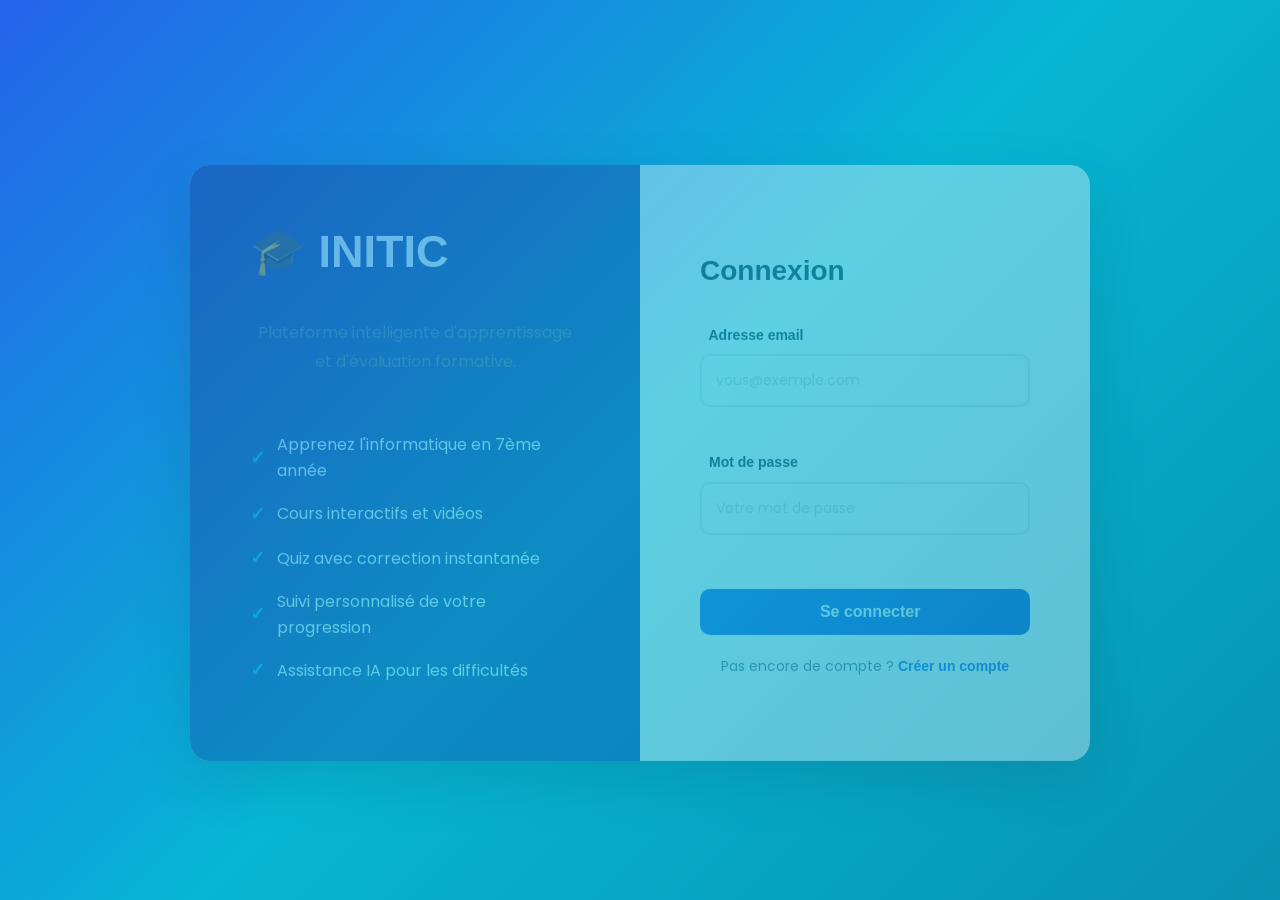
==== Application/Assistant.html @ a900f342 "premier commit" ====
<!DOCTYPE html>
<html lang="fr">

<head>
<meta charset="UTF-8">
<meta name="viewport" content="width=device-width, initial-scale=1.0">

<title>Assistant IA | INITIC</title>

<link rel="stylesheet" href="../CSS/responsive.css">
<link rel="stylesheet" href="../CSS/Cours.css">

<link href="https://fonts.googleapis.com/css2?family=Poppins:wght@300;400;500;600;700&display=swap" rel="stylesheet">

<link rel="stylesheet" href="https://cdnjs.cloudflare.com/ajax/libs/font-awesome/6.7.1/css/all.min.css">

<style>
.assistant-container {
  max-width: 900px;
  margin: 0 auto;
  padding: 2rem 5%;
}

#chatBox {
  background: white;
  border-radius: 12px;
  padding: 1.5rem;
  margin-bottom: 1.5rem;
  height: 400px;
  overflow-y: auto;
  box-shadow: 0 2px 8px rgba(0,0,0,0.08);
  border: 1px solid #e2e8f0;
}

.message {
  margin-bottom: 1rem;
  display: flex;
  gap: 0.75rem;
  animation: slideIn 0.3s ease;
}

.message.bot {
  justify-content: flex-start;
}

.message.user {
  justify-content: flex-end;
}

.message-content {
  max-width: 70%;
  padding: 0.75rem 1rem;
  border-radius: 8px;
  line-height: 1.5;
  font-size: 14px;
}

.message.bot .message-content {
  background: #f1f5f9;
  color: #1e293b;
  border-left: 3px solid #2563eb;
}

.message.user .message-content {
  background: #2563eb;
  color: white;
}

@keyframes slideIn {
  from { opacity: 0; transform: translateY(10px); }
  to { opacity: 1; transform: translateY(0); }
}

@media (max-width: 768px) {
  #chatBox {
    height: 300px;
  }

  .message-content {
    max-width: 85%;
  }
}
</style>

</head>

<body onload="checkAuth(); updateHeaderWithStudentName();">

<!-- HEADER RESPONSIF -->
<header class="header-responsive" style="background: white; box-shadow: 0 2px 15px rgba(0,0,0,0.05); position: sticky; top: 0; z-index: 100; padding: 15px 5%;">

  <div style="display: flex; justify-content: space-between; align-items: center; width: 100%;">
    
    <!-- LOGO -->
    <div class="logo" style="font-size: 24px; font-weight: 700; color: #2563eb; flex-shrink: 0;">
      <i class="fa-solid fa-graduation-cap"></i> INITIC
    </div>

    <!-- HAMBURGER MENU (mobile) -->
    <button id="hamburger" class="hamburger" aria-label="Menu" style="display: none; background: none; border: none; cursor: pointer; font-size: 24px; color: #2563eb;">
      <i class="fa-solid fa-bars"></i>
    </button>

    <!-- NAVIGATION DESKTOP - centré avec flex-grow -->
    <nav id="navMenu" class="nav-menu" style="display: flex; gap: 3rem; flex-grow: 1; justify-content: center;">
      <a href="index.html" style="text-decoration: none; color: #334155; font-weight: 500; transition: 0.3s;">Accueil</a>
      <a href="Cours.html" style="text-decoration: none; color: #334155; font-weight: 500; transition: 0.3s;">Cours</a>
      <a href="Quiz.html" style="text-decoration: none; color: #334155; font-weight: 500; transition: 0.3s;">Quiz</a>
      <a href="Resultats.html" style="text-decoration: none; color: #334155; font-weight: 500; transition: 0.3s;">Résultats</a>
      <a href="Assistant.html" style="text-decoration: none; color: #2563eb; font-weight: 600; border-bottom: 3px solid #2563eb;">Assistant</a>
    </nav>

    <!-- PROFIL UTILISATEUR -->
    <div class="user-profile" style="display: flex; align-items: center; gap: 1rem; flex-shrink: 0;">
      <span class="user-icon" style="color: #334155; font-weight: 500;">👨‍🎓 Élève</span>
      <button onclick="logout()" style="background: #ef4444; color: white; border: none; padding: 0.5rem 1rem; border-radius: 6px; cursor: pointer; font-weight: 600;">Déconnexion</button>
    </div>
  </div>

  <!-- NAV MOBILE (caché par défaut) -->
  <nav id="mobileNav" class="mobile-nav" style="display: none; flex-direction: column; gap: 1rem; margin-top: 1rem; padding-top: 1rem; border-top: 1px solid #e2e8f0;">
    <a href="index.html">Accueil</a>
    <a href="Cours.html">Cours</a>
    <a href="Quiz.html">Quiz</a>
    <a href="Resultats.html">Résultats</a>
    <a href="Assistant.html">Assistant</a>
    <button onclick="logout()" style="background: #ef4444; color: white; border: none; padding: 0.75rem; border-radius: 6px; cursor: pointer; font-weight: 600; width: 100%;">Déconnexion</button>
  </nav>

</header>

<!-- CONTENU PRINCIPAL -->
<main class="assistant-container">

<!-- EN-TÊTE -->
<div style="background: linear-gradient(135deg, #10b981, #059669); color: white; border-radius: 15px; padding: 2rem; margin-bottom: 2rem;">
  <h1 style="font-size: clamp(24px, 5vw, 36px); margin-bottom: 0.5rem;">🤖 Assistant IA INITIC</h1>
  <p style="opacity: 0.95;">Votre tuteur personnel pour vous aider à réussir en informatique</p>
</div>

<!-- CHAT DISPLAY -->
<div id="chatBox" style="background: white; border-radius: 12px; padding: 1.5rem; margin-bottom: 1.5rem; height: 400px; overflow-y: auto; box-shadow: 0 2px 8px rgba(0,0,0,0.08); border: 1px solid #e2e8f0;">
</div>

<!-- INPUT AREA -->
<div style="display: flex; gap: 1rem; margin-bottom: 1rem;">
  <input type="text" id="userInput" placeholder="🔍 Posez une question..." style="flex: 1; padding: 0.75rem 1rem; border: 2px solid #e2e8f0; border-radius: 8px; font-family: 'Poppins', sans-serif; font-size: 14px;" onkeypress="if(event.key==='Enter') sendMessage();">
  <button onclick="sendMessage()" style="background: linear-gradient(135deg, #10b981, #059669); color: white; padding: 0.75rem 1.5rem; border: none; border-radius: 8px; cursor: pointer; font-weight: 600; font-family: 'Poppins', sans-serif;">Envoyer</button>
</div>

</main>

<script src="../Java Script/Protection.js"></script>

<script>
// Hamburger Menu
const hamburger = document.getElementById('hamburger');
const navMenu = document.getElementById('navMenu');
const mobileNav = document.getElementById('mobileNav');

function toggleMobileMenu() {
  if (window.innerWidth <= 768) {
    hamburger.style.display = 'block';
  } else {
    hamburger.style.display = 'none';
    navMenu.style.display = 'flex';
    mobileNav.style.display = 'none';
  }
}

hamburger?.addEventListener('click', () => {
  mobileNav.style.display = mobileNav.style.display === 'flex' ? 'none' : 'flex';
});

window.addEventListener('resize', toggleMobileMenu);
toggleMobileMenu();

// Base de connaissances pédagogique enrichie avec contexte complet
const knowledgeBase = {
  "cpu": {
    keywords: ["cpu", "processeur", "unité centrale", "ghz", "fréquence"],
    answer: "🖥️ **CPU (Processeur Central)** - Le cœur de votre ordinateur qui exécute toutes les instructions.\n\n• **Rôle**: Effectuer les calculs et les opérations logiques\n• **Vitesse**: Mesurée en GHz (gigahertz)\n• **Cores**: Plus de cœurs = traitement multitâche meilleur\n• **Cache**: Mémoire rapide intégrée dans le CPU\n\n**Exemple**: Un CPU avec 8 cores à 3.5 GHz peut exécuter 8 opérations par cycle d'horloge."
  },
  "ram": {
    keywords: ["ram", "mémoire", "volatile", "go", "mb"],
    answer: "💾 **RAM (Mémoire Vive)** - Mémoire temporaire ultra-rapide de votre ordinateur.\n\n• **Type**: Volatile (données perdues à l'extinction)\n• **Vitesse**: Très rapide comparée au disque dur\n• **Rôle**: Stocke les programmes et données en cours d'utilisation\n• **Taille typique**: 8 Go, 16 Go ou 32 Go\n\n**Astuce**: Plus vous avez de RAM, plus votre ordinateur peut exécuter de programmes simultanément sans ralentir."
  },
  "internet": {
    keywords: ["internet", "web", "réseau", "connection", "adresse ip", "wifi"],
    answer: "🌐 **Internet et le Web** - Le réseau mondial connectant des milliards d'appareils.\n\n• **Internet**: Réseau global d'ordinateurs interconnectés\n• **Web (WWW)**: Application d'Internet utilisant le protocole HTTP/HTTPS\n• **Adresse IP**: Identifiant unique pour chaque appareil (ex: 192.168.1.1)\n• **Protocoles**: HTTP (pages web), HTTPS (sécurisé), FTP (fichiers)\n\n**Comment ça marche**: Vos données passent par des serveurs interconnectés pour atteindre leur destination via des câbles, satellites et ondes radio."
  },
  "sécurité": {
    keywords: ["sécurité", "virus", "antivirus", "password", "mot de passe", "firewall", "phishing"],
    answer: "🔒 **Sécurité Informatique** - Protégez vos données et votre vie privée.\n\n• **Mots de passe**: Au moins 8 caractères avec majuscules, chiffres et symboles\n• **Antivirus**: Détecte et supprime les logiciels malveillants\n• **Pare-feu (Firewall)**: Contrôle le trafic réseau entrant/sortant\n• **Mises à jour**: Corrigent les failles de sécurité\n• **Phishing**: Arnaque par email/SMS - ne cliquez pas sur les liens suspects\n\n**Conseil**: Utilisez un gestionnaire de mots de passe et l'authentification à deux facteurs."
  },
  "windows": {
    keywords: ["windows", "système d'exploitation", "os", "explorateur", "fichiers"],
    answer: "🪟 **Windows - Système d'Exploitation** - Logiciel qui gère votre ordinateur.\n\n• **Versions récentes**: Windows 10 et Windows 11\n• **Rôle**: Gérer les ressources (CPU, RAM, disque dur), applications\n• **Interface**: Bureau avec fenêtres, icônes, barre des tâches\n• **Explorateur de fichiers**: Permet de naviguer dans vos dossiers\n• **Paramètres**: Configuration du système et des appareils\n\n**Astuces**: Utilisez Ctrl+Alt+Suppr pour la gestion des tâches, Win+D pour le bureau."
  },
  "word": {
    keywords: ["word", "traitement de texte", "document", "feuille", "mise en forme", "police"],
    answer: "📝 **Microsoft Word** - Logiciel de traitement de texte professionnel.\n\n• **Fonction**: Créer et formater des documents texte\n• **Formatage**: Gras, italique, souligné, couleurs, polices\n• **Outils**: Tables, images, en-têtes/pieds de page, styles\n• **Export**: Possibilité d'exporter en PDF\n• **Collaboration**: Partage et édition en temps réel\n\n**Usage courant**: Essais, rapports, lettres, CV, présentation de projet."
  },
  "excel": {
    keywords: ["excel", "tableur", "feuille de calcul", "formule", "graphique", "somme"],
    answer: "📊 **Microsoft Excel** - Tableur pour traiter et analyser des données.\n\n• **Structure**: Lignes, colonnes, cellules (ex: A1, B2)\n• **Formules**: =SUM (somme), =AVERAGE (moyenne), =IF (condition)\n• **Graphiques**: Visualiser les données sous forme de graphes\n• **Filtres et tri**: Organiser et trouver rapidement les données\n• **Fonctions avancées**: VLOOKUP, pivot tables, macros\n\n**Exemple**: =SUM(A1:A10) additionne les valeurs de A1 à A10."
  },
  "hardware": {
    keywords: ["hardware", "matériel", "composant", "disque", "carte mère", "gpu"],
    answer: "⚙️ **Matériel Informatique (Hardware)** - Composants physiques de l'ordinateur.\n\n• **Composants essentiels**:\n  - CPU: Processeur central\n  - RAM: Mémoire vive\n  - SSD/HDD: Stockage permanent\n  - Carte mère: Connecte tous les composants\n  - GPU: Carte graphique pour affichage\n  - Alimentation: Fournit l'électricité\n  - Refroidissement: Ventilateurs et radiateurs\n\n**Différence**: Le hardware est physique, tandis que le software (logiciel) est des programmes."
  },
  "réseaux": {
    keywords: ["réseau", "routeur", "commutateur", "adresse ip", "ping", "lan"],
    answer: "🖧 **Réseaux Informatiques** - Connexion entre plusieurs ordinateurs.\n\n• **Types de réseaux**:\n  - LAN: Réseau local (maison, bureau)\n  - WAN: Réseau étendu (Internet)\n  - WiFi: Connexion sans fil\n  - Ethernet: Connexion filaire\n\n• **Outils réseau**:\n  - Routeur: Dirige le trafic réseau\n  - Commutateur (Switch): Connecte plusieurs appareils\n  - Modem: Connexion Internet\n  - Ping: Teste la connexion réseau\n\n**Astuce**: Utilisez un mot de passe fort pour votre WiFi !"
  },
  "default": {
    answer: "❓ Je ne suis pas certain de la réponse à votre question.\n\nVous pouvez me poser des questions sur :\n✓ CPU et Processeurs\n✓ RAM (Mémoire vive)\n✓ Internet et Web\n✓ Sécurité informatique\n✓ Windows\n✓ Microsoft Word\n✓ Microsoft Excel\n✓ Matériel informatique (Hardware)\n✓ Réseaux informatiques\n\nEssayez de reformuler votre question ou consultez vos cours pour plus de détails !"
  }
};

function findAnswer(question) {
  const lower = question.toLowerCase();
  for (const key in knowledgeBase) {
    if (key !== 'default') {
      const entry = knowledgeBase[key];
      for (const keyword of entry.keywords) {
        if (lower.includes(keyword)) {
          return entry.answer;
        }
      }
    }
  }
  return knowledgeBase.default.answer;
}

function setQuestion(q) {
  document.getElementById('userInput').value = q;
  sendMessage();
}

function sendMessage() {
  const input = document.getElementById('userInput');
  const message = input.value.trim();
  
  if (!message) return;
  
  // Afficher le message de l'utilisateur
  const chatBox = document.getElementById('chatBox');
  const userMessageDiv = document.createElement('div');
  userMessageDiv.className = 'message user';
  userMessageDiv.innerHTML = `<div class="message-content">${escapeHtml(message)}</div>`;
  chatBox.appendChild(userMessageDiv);
  input.value = '';
  
  // Trouver la réponse
  const answer = findAnswer(message);
  setTimeout(() => {
    const botMessageDiv = document.createElement('div');
    botMessageDiv.className = 'message bot';
    botMessageDiv.innerHTML = `<div class="message-content">${escapeHtml(answer).replace(/\n/g, '<br>')}</div>`;
    chatBox.appendChild(botMessageDiv);
    chatBox.scrollTop = chatBox.scrollHeight;
  }, 600);
  
  chatBox.scrollTop = chatBox.scrollHeight;
}

function escapeHtml(text) {
  const div = document.createElement('div');
  div.textContent = text;
  return div.innerHTML;
}

const tic7Curriculum = [
  {
    title: "Concepts généraux de l'informatique",
    keywords: ["informatique", "information", "donnée", "traitement", "résultat", "tic"],
    short: "L'informatique est la science du traitement automatique de l'information à l'aide d'un ordinateur.",
    details: "Notions importantes : une donnée est un élément brut, l'information est une donnée qui a du sens, le traitement transforme les données, et le résultat est l'information obtenue après traitement. Les TIC servent à apprendre, communiquer, chercher, produire et stocker des informations."
  },
  {
    title: "Présentation de l'ordinateur",
    keywords: ["ordinateur", "unité centrale", "écran", "clavier", "souris", "périphérique", "matériel", "hardware", "software", "logiciel"],
    short: "Un ordinateur est une machine électronique qui reçoit, traite, stocke et restitue des informations.",
    details: "On distingue le matériel, qui est la partie physique visible comme l'unité centrale, l'écran, le clavier, la souris et l'imprimante, et le logiciel, qui est l'ensemble des programmes comme Windows, Word ou Excel. Les périphériques peuvent être d'entrée, de sortie ou mixtes."
  },
  {
    title: "Windows",
    keywords: ["windows", "bureau", "icône", "barre des tâches", "démarrer", "fenêtre", "système d'exploitation"],
    short: "Windows est un système d'exploitation qui permet de gérer l'ordinateur et d'utiliser les programmes.",
    details: "Le bureau Windows contient les icônes, la barre des tâches, le bouton Démarrer et la zone de notification. Une fenêtre contient souvent une barre de titre, des boutons réduire/agrandir/fermer et une zone de travail."
  },
  {
    title: "Fichiers et répertoires",
    keywords: ["fichier", "dossier", "répertoire", "extension", "copier", "coller", "couper", "renommer", "corbeille"],
    short: "Un fichier contient des informations enregistrées; un dossier sert à organiser plusieurs fichiers.",
    details: "Exemples : .docx pour un document Word, .jpg pour une image, .xlsx pour un classeur Excel. Les raccourcis utiles sont Ctrl+C pour copier, Ctrl+V pour coller et Ctrl+X pour couper. La corbeille garde temporairement les fichiers supprimés."
  },
  {
    title: "Internet, navigateurs et moteurs de recherche",
    keywords: ["internet", "web", "navigateur", "moteur de recherche", "google", "bing", "chrome", "edge", "adresse"],
    short: "Internet est un réseau mondial; un navigateur ouvre les sites web; un moteur de recherche aide à trouver des informations.",
    details: "Chrome, Edge, Firefox ou Opera sont des navigateurs. Google et Bing sont des moteurs de recherche. Pour bien chercher, il faut utiliser des mots-clés précis, comparer les sources et éviter les sites suspects."
  },
  {
    title: "Microsoft Word",
    keywords: ["word", "traitement de texte", "document", "ruban", "zone de travail", "police", "mise en forme"],
    short: "Microsoft Word est un logiciel de traitement de texte utilisé pour créer et mettre en forme des documents.",
    details: "Son interface contient la barre de titre, la barre d'outils d'accès rapide, le ruban, la zone de travail, la barre de défilement et la barre d'état. On l'utilise pour écrire, corriger, enregistrer et présenter un texte."
  }
];

function findAnswer(question) {
  const lower = question.toLowerCase();
  const wantsDetails = /(explique|détaille|comment|pourquoi|définis|definition|définition|rôle|exemple)/i.test(question);
  const topic = tic7Curriculum.find(item => item.keywords.some(keyword => lower.includes(keyword)));

  if (!topic) {
    return "Je peux répondre sur les cours TIC de 7ème : informatique, ordinateur, matériel et logiciel, Windows, fichiers et dossiers, Internet, moteurs de recherche et Microsoft Word. Pose ta question avec un mot-clé du cours.";
  }

  if (!wantsDetails && question.split(/\s+/).length <= 7) {
    return `${topic.title} : ${topic.short}`;
  }

  return `${topic.title}\n${topic.short}\n\n${topic.details}`;
}
</script>

</body>

</html>
---- CSS/responsive.css ----
/* RESPONSIVE GLOBAL */

:root {
  --primary: #2563eb;
  --primary-dark: #1d4ed8;
  --secondary: #06b6d4;
  --success: #10b981;
  --danger: #ef4444;
  --warning: #f59e0b;
  --light: #f8fafc;
  --dark: #1e293b;
  --gray: #64748b;
  --border: #e2e8f0;
  --radius: 12px;
  --shadow-sm: 0 2px 8px rgba(0,0,0,0.08);
  --shadow-md: 0 5px 15px rgba(0,0,0,0.1);
  --shadow-lg: 0 20px 60px rgba(0,0,0,0.15);
  --surface: #ffffff;
  --muted: #f1f5f9;
  --text: #0f172a;
}

* {
  margin: 0;
  padding: 0;
  box-sizing: border-box;
}

html {
  scroll-behavior: smooth;
}

body {
  font-family: 'Poppins', sans-serif;
  color: var(--dark);
  background: var(--light);
  line-height: 1.6;
}

.header-responsive {
  backdrop-filter: blur(10px);
}

.nav-menu a,
.mobile-nav a,
.teacher-dashboard-link {
  border-radius: 8px;
  padding: 0.45rem 0.7rem;
  line-height: 1;
}

.nav-menu a:hover,
.mobile-nav a:hover,
.teacher-dashboard-link:hover {
  background: #eff6ff;
  color: var(--primary) !important;
}

.teacher-dashboard-link {
  color: #334155;
  font-weight: 500;
  text-decoration: none;
}

.courses-container,
.assistant-container,
.results-container,
.dashboard-container {
  width: min(100%, 1200px);
}

.course-card,
.competence-card,
.chart-card,
.stat-card,
#quizContainer,
#resultContainer > div,
#chatBox {
  border: 1px solid rgba(226, 232, 240, 0.85);
}

.course-card,
.competence-card,
.chart-card,
.stat-card {
  border-radius: 10px !important;
}

.course-card:hover,
.competence-card:hover,
.stat-card:hover {
  transform: translateY(-3px);
  box-shadow: 0 14px 30px rgba(15, 23, 42, 0.1) !important;
}

.quiz-option {
  align-items: center;
  background: #fff;
  border: 2px solid var(--border);
  border-radius: 10px;
  color: var(--text);
  display: flex;
  gap: 0.85rem;
  min-height: 58px;
  padding: 0.95rem 1rem;
  text-align: left;
  width: 100%;
}

.quiz-option-letter {
  align-items: center;
  background: #eef2ff;
  border-radius: 999px;
  color: #4f46e5;
  display: inline-flex;
  flex: 0 0 34px;
  font-weight: 700;
  height: 34px;
  justify-content: center;
}

.quiz-option.selected {
  background: #f5f3ff !important;
  border-color: #8b5cf6 !important;
  color: #312e81 !important;
}

.quiz-option.selected .quiz-option-letter {
  background: #8b5cf6;
  color: #fff;
}

.message-content {
  overflow-wrap: anywhere;
}

.message.bot .message-content strong {
  color: var(--primary);
}

/* HEADER RESPONSIVE */

.header {
  display: flex;
  justify-content: space-between;
  align-items: center;
  padding: 1rem 2%;
  background: white;
  box-shadow: var(--shadow-sm);
  position: sticky;
  top: 0;
  z-index: 1000;
  gap: 1rem;
}

.logo {
  font-size: clamp(18px, 4vw, 28px);
  font-weight: 700;
  color: var(--primary);
  white-space: nowrap;
}

nav ul {
  display: flex;
  list-style: none;
  gap: clamp(15px, 3vw, 30px);
  flex-wrap: wrap;
  justify-content: center;
}

nav a {
  text-decoration: none;
  color: var(--dark);
  font-weight: 500;
  transition: 0.3s ease;
  font-size: clamp(12px, 2vw, 16px);
}

nav a:hover {
  color: var(--primary);
}

/* BUTTONS */

.btn-primary,
.btn-secondary,
button {
  border: none;
  border-radius: var(--radius);
  cursor: pointer;
  font-weight: 600;
  transition: all 0.3s ease;
  padding: clamp(10px, 2vw, 15px) clamp(15px, 3vw, 30px);
  font-size: clamp(13px, 2vw, 16px);
  font-family: 'Poppins', sans-serif;
}

.btn-primary {
  background: linear-gradient(135deg, var(--primary), var(--primary-dark));
  color: white;
}

.btn-primary:hover {
  transform: translateY(-3px);
  box-shadow: var(--shadow-md);
}

.btn-secondary {
  background: white;
  border: 2px solid var(--primary);
  color: var(--primary);
}

.btn-secondary:hover {
  background: var(--primary);
  color: white;
}

/* FORMS */

input,
textarea,
select {
  width: 100%;
  padding: clamp(10px, 2vw, 14px);
  border: 2px solid var(--border);
  border-radius: var(--radius);
  font-family: 'Poppins', sans-serif;
  font-size: clamp(13px, 2vw, 14px);
  transition: all 0.3s ease;
}

input:focus,
textarea:focus,
select:focus {
  outline: none;
  border-color: var(--primary);
  box-shadow: 0 0 0 3px rgba(37, 99, 235, 0.1);
}

input::placeholder {
  color: #cbd5e1;
}

/* CARDS */

.card,
.card-preview {
  background: white;
  border-radius: var(--radius);
  padding: clamp(15px, 3vw, 25px);
  box-shadow: var(--shadow-sm);
  transition: all 0.3s ease;
}

.card:hover,
.card-preview:hover {
  transform: translateY(-5px);
  box-shadow: var(--shadow-md);
}

/* PROGRESS BAR */

.progress-bar {
  height: 12px;
  background: var(--border);
  border-radius: 20px;
  overflow: hidden;
  margin: 10px 0;
}

.progress-bar > div {
  height: 100%;
  background: linear-gradient(90deg, var(--primary), var(--secondary));
  border-radius: 20px;
  transition: width 0.3s ease;
}

/* TABLES */

table {
  width: 100%;
  border-collapse: collapse;
  margin: 20px 0;
  font-size: clamp(12px, 2vw, 14px);
}

thead {
  background: var(--light);
  border-bottom: 2px solid var(--border);
}

th, td {
  padding: clamp(8px, 2vw, 12px);
  text-align: left;
}

tbody tr {
  border-bottom: 1px solid var(--border);
  transition: background 0.2s ease;
}

tbody tr:hover {
  background: var(--light);
}

/* RESPONSIVE BREAKPOINTS */

/* Tablets (768px and below) */
@media (max-width: 768px) {
  
  .header {
    padding: 0.75rem 3%;
  }

  nav ul {
    gap: 15px;
  }

  nav a {
    font-size: 14px;
  }

  .nav-menu {
    display: none !important;
  }

  .mobile-nav a,
  .mobile-nav button {
    width: 100%;
  }

  input,
  textarea,
  select,
  button {
    padding: 12px;
    font-size: 14px;
  }

  .card,
  .card-preview {
    padding: 15px;
  }

  table {
    font-size: 12px;
  }

  th, td {
    padding: 8px;
  }

}

/* Small devices (480px and below) */
@media (max-width: 480px) {
  
  .header {
    padding: 0.5rem 2%;
  }

  .logo {
    font-size: 16px;
  }

  nav ul {
    gap: 10px;
  }

  nav a {
    font-size: 12px;
  }

  input,
  textarea,
  select,
  button {
    padding: 10px;
    font-size: 13px;
  }

  .quiz-option {
    min-height: 54px;
    padding: 0.85rem;
  }

  .card,
  .card-preview {
    padding: 12px;
  }

  table {
    font-size: 11px;
    overflow-x: auto;
  }

  th, td {
    padding: 6px;
  }

}

/* Extra small devices (320px and below) */
@media (max-width: 320px) {
  
  .header {
    flex-direction: column;
  }

  .logo {
    font-size: 14px;
  }

  nav ul {
    gap: 8px;
  }

}
---- CSS/Cours.css ----
*{
margin:0;
padding:0;
box-sizing:border-box;
font-family:Poppins,sans-serif;
}

body{
background:#f8fafc;
padding:30px;
}

header{
display:flex;
justify-content:space-between;
align-items:center;
margin-bottom:40px;
}

h1{
color:#0f172a;
}

.recommended{
margin-bottom:40px;
}

.recommend-card{

background:
linear-gradient(
135deg,
#2563eb,
#06b6d4
);

color:white;

padding:30px;

border-radius:20px;

}

.courses-grid{

display:grid;

grid-template-columns:
repeat(auto-fit,minmax(300px,1fr));

gap:25px;

}

.course-card{

background:white;

padding:25px;

border-radius:20px;

box-shadow:
0 5px 15px rgba(0,0,0,.08);

transition:.3s;

}

.course-card:hover{

transform:translateY(-5px);

}

.course-header{

font-size:40px;

margin-bottom:15px;

}

.course-card h3{

margin-bottom:10px;

}

.course-card p{

margin-bottom:20px;

color:#64748b;

}

.progress-bar{

height:12px;

background:#e2e8f0;

border-radius:20px;

overflow:hidden;

margin-bottom:10px;

}

.progress{

height:100%;

background:
linear-gradient(
90deg,
#2563eb,
#06b6d4
);

}

button{

margin-top:15px;

padding:12px 20px;

background:#2563eb;

color:white;

border:none;

border-radius:10px;

cursor:pointer;

}

.viewer{

margin-top:50px;

background:white;

padding:30px;

border-radius:20px;

box-shadow:
0 5px 15px rgba(0,0,0,.08);

}

.hidden{

display:none;

}

video{

width:100%;

margin-top:20px;

border-radius:15px;

}

.resources{

margin-top:20px;

}

.resources a{

text-decoration:none;

font-weight:600;

color:#2563eb;

}

.complete-btn{

background:#16a34a;

margin-top:20px;

}
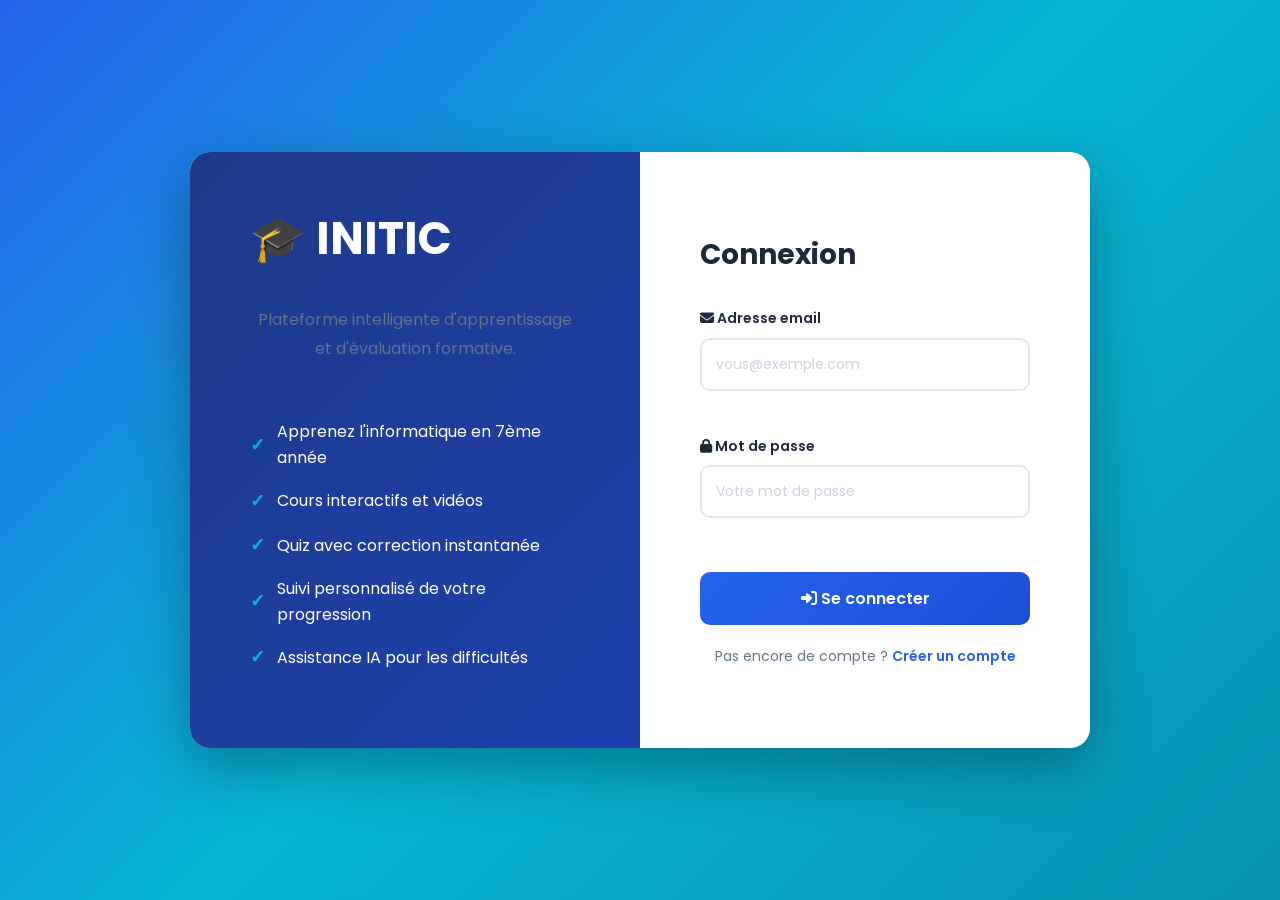
==== commit 54c35fdb: "initique" ====
--- a/Application/Assistant.html
+++ b/Application/Assistant.html
@@ -7,8 +7,8 @@
 
 <title>Assistant IA | INITIC</title>
 
-<link rel="stylesheet" href="../CSS/responsive.css">
-<link rel="stylesheet" href="../CSS/Cours.css">
+<link rel="stylesheet" href="CSS/responsive.css">
+<link rel="stylesheet" href="CSS/Cours.css">
 
 <link href="https://fonts.googleapis.com/css2?family=Poppins:wght@300;400;500;600;700&display=swap" rel="stylesheet">
 
@@ -150,7 +150,7 @@
 
 </main>
 
-<script src="../Java Script/Protection.js"></script>
+<script src="JavaScript/Protection.js"></script>
 
 <script>
 // Hamburger Menu
@@ -330,3 +330,4 @@
 </body>
 
 </html>
+
--- a/Application/CSS/responsive.css
+++ b/Application/CSS/responsive.css
@@ -0,0 +1,419 @@
+/* RESPONSIVE GLOBAL */
+
+:root {
+  --primary: #2563eb;
+  --primary-dark: #1d4ed8;
+  --secondary: #06b6d4;
+  --success: #10b981;
+  --danger: #ef4444;
+  --warning: #f59e0b;
+  --light: #f8fafc;
+  --dark: #1e293b;
+  --gray: #64748b;
+  --border: #e2e8f0;
+  --radius: 12px;
+  --shadow-sm: 0 2px 8px rgba(0,0,0,0.08);
+  --shadow-md: 0 5px 15px rgba(0,0,0,0.1);
+  --shadow-lg: 0 20px 60px rgba(0,0,0,0.15);
+  --surface: #ffffff;
+  --muted: #f1f5f9;
+  --text: #0f172a;
+}
+
+* {
+  margin: 0;
+  padding: 0;
+  box-sizing: border-box;
+}
+
+html {
+  scroll-behavior: smooth;
+}
+
+body {
+  font-family: 'Poppins', sans-serif;
+  color: var(--dark);
+  background: var(--light);
+  line-height: 1.6;
+}
+
+.header-responsive {
+  backdrop-filter: blur(10px);
+}
+
+.nav-menu a,
+.mobile-nav a,
+.teacher-dashboard-link {
+  border-radius: 8px;
+  padding: 0.45rem 0.7rem;
+  line-height: 1;
+}
+
+.nav-menu a:hover,
+.mobile-nav a:hover,
+.teacher-dashboard-link:hover {
+  background: #eff6ff;
+  color: var(--primary) !important;
+}
+
+.teacher-dashboard-link {
+  color: #334155;
+  font-weight: 500;
+  text-decoration: none;
+}
+
+.courses-container,
+.assistant-container,
+.results-container,
+.dashboard-container {
+  width: min(100%, 1200px);
+}
+
+.course-card,
+.competence-card,
+.chart-card,
+.stat-card,
+#quizContainer,
+#resultContainer > div,
+#chatBox {
+  border: 1px solid rgba(226, 232, 240, 0.85);
+}
+
+.course-card,
+.competence-card,
+.chart-card,
+.stat-card {
+  border-radius: 10px !important;
+}
+
+.course-card:hover,
+.competence-card:hover,
+.stat-card:hover {
+  transform: translateY(-3px);
+  box-shadow: 0 14px 30px rgba(15, 23, 42, 0.1) !important;
+}
+
+.quiz-option {
+  align-items: center;
+  background: #fff;
+  border: 2px solid var(--border);
+  border-radius: 10px;
+  color: var(--text);
+  display: flex;
+  gap: 0.85rem;
+  min-height: 58px;
+  padding: 0.95rem 1rem;
+  text-align: left;
+  width: 100%;
+}
+
+.quiz-option-letter {
+  align-items: center;
+  background: #eef2ff;
+  border-radius: 999px;
+  color: #4f46e5;
+  display: inline-flex;
+  flex: 0 0 34px;
+  font-weight: 700;
+  height: 34px;
+  justify-content: center;
+}
+
+.quiz-option.selected {
+  background: #f5f3ff !important;
+  border-color: #8b5cf6 !important;
+  color: #312e81 !important;
+}
+
+.quiz-option.selected .quiz-option-letter {
+  background: #8b5cf6;
+  color: #fff;
+}
+
+.message-content {
+  overflow-wrap: anywhere;
+}
+
+.message.bot .message-content strong {
+  color: var(--primary);
+}
+
+/* HEADER RESPONSIVE */
+
+.header {
+  display: flex;
+  justify-content: space-between;
+  align-items: center;
+  padding: 1rem 2%;
+  background: white;
+  box-shadow: var(--shadow-sm);
+  position: sticky;
+  top: 0;
+  z-index: 1000;
+  gap: 1rem;
+}
+
+.logo {
+  font-size: clamp(18px, 4vw, 28px);
+  font-weight: 700;
+  color: var(--primary);
+  white-space: nowrap;
+}
+
+nav ul {
+  display: flex;
+  list-style: none;
+  gap: clamp(15px, 3vw, 30px);
+  flex-wrap: wrap;
+  justify-content: center;
+}
+
+nav a {
+  text-decoration: none;
+  color: var(--dark);
+  font-weight: 500;
+  transition: 0.3s ease;
+  font-size: clamp(12px, 2vw, 16px);
+}
+
+nav a:hover {
+  color: var(--primary);
+}
+
+/* BUTTONS */
+
+.btn-primary,
+.btn-secondary,
+button {
+  border: none;
+  border-radius: var(--radius);
+  cursor: pointer;
+  font-weight: 600;
+  transition: all 0.3s ease;
+  padding: clamp(10px, 2vw, 15px) clamp(15px, 3vw, 30px);
+  font-size: clamp(13px, 2vw, 16px);
+  font-family: 'Poppins', sans-serif;
+}
+
+.btn-primary {
+  background: linear-gradient(135deg, var(--primary), var(--primary-dark));
+  color: white;
+}
+
+.btn-primary:hover {
+  transform: translateY(-3px);
+  box-shadow: var(--shadow-md);
+}
+
+.btn-secondary {
+  background: white;
+  border: 2px solid var(--primary);
+  color: var(--primary);
+}
+
+.btn-secondary:hover {
+  background: var(--primary);
+  color: white;
+}
+
+/* FORMS */
+
+input,
+textarea,
+select {
+  width: 100%;
+  padding: clamp(10px, 2vw, 14px);
+  border: 2px solid var(--border);
+  border-radius: var(--radius);
+  font-family: 'Poppins', sans-serif;
+  font-size: clamp(13px, 2vw, 14px);
+  transition: all 0.3s ease;
+}
+
+input:focus,
+textarea:focus,
+select:focus {
+  outline: none;
+  border-color: var(--primary);
+  box-shadow: 0 0 0 3px rgba(37, 99, 235, 0.1);
+}
+
+input::placeholder {
+  color: #cbd5e1;
+}
+
+/* CARDS */
+
+.card,
+.card-preview {
+  background: white;
+  border-radius: var(--radius);
+  padding: clamp(15px, 3vw, 25px);
+  box-shadow: var(--shadow-sm);
+  transition: all 0.3s ease;
+}
+
+.card:hover,
+.card-preview:hover {
+  transform: translateY(-5px);
+  box-shadow: var(--shadow-md);
+}
+
+/* PROGRESS BAR */
+
+.progress-bar {
+  height: 12px;
+  background: var(--border);
+  border-radius: 20px;
+  overflow: hidden;
+  margin: 10px 0;
+}
+
+.progress-bar > div {
+  height: 100%;
+  background: linear-gradient(90deg, var(--primary), var(--secondary));
+  border-radius: 20px;
+  transition: width 0.3s ease;
+}
+
+/* TABLES */
+
+table {
+  width: 100%;
+  border-collapse: collapse;
+  margin: 20px 0;
+  font-size: clamp(12px, 2vw, 14px);
+}
+
+thead {
+  background: var(--light);
+  border-bottom: 2px solid var(--border);
+}
+
+th, td {
+  padding: clamp(8px, 2vw, 12px);
+  text-align: left;
+}
+
+tbody tr {
+  border-bottom: 1px solid var(--border);
+  transition: background 0.2s ease;
+}
+
+tbody tr:hover {
+  background: var(--light);
+}
+
+/* RESPONSIVE BREAKPOINTS */
+
+/* Tablets (768px and below) */
+@media (max-width: 768px) {
+  
+  .header {
+    padding: 0.75rem 3%;
+  }
+
+  nav ul {
+    gap: 15px;
+  }
+
+  nav a {
+    font-size: 14px;
+  }
+
+  .nav-menu {
+    display: none !important;
+  }
+
+  .mobile-nav a,
+  .mobile-nav button {
+    width: 100%;
+  }
+
+  input,
+  textarea,
+  select,
+  button {
+    padding: 12px;
+    font-size: 14px;
+  }
+
+  .card,
+  .card-preview {
+    padding: 15px;
+  }
+
+  table {
+    font-size: 12px;
+  }
+
+  th, td {
+    padding: 8px;
+  }
+
+}
+
+/* Small devices (480px and below) */
+@media (max-width: 480px) {
+  
+  .header {
+    padding: 0.5rem 2%;
+  }
+
+  .logo {
+    font-size: 16px;
+  }
+
+  nav ul {
+    gap: 10px;
+  }
+
+  nav a {
+    font-size: 12px;
+  }
+
+  input,
+  textarea,
+  select,
+  button {
+    padding: 10px;
+    font-size: 13px;
+  }
+
+  .quiz-option {
+    min-height: 54px;
+    padding: 0.85rem;
+  }
+
+  .card,
+  .card-preview {
+    padding: 12px;
+  }
+
+  table {
+    font-size: 11px;
+    overflow-x: auto;
+  }
+
+  th, td {
+    padding: 6px;
+  }
+
+}
+
+/* Extra small devices (320px and below) */
+@media (max-width: 320px) {
+  
+  .header {
+    flex-direction: column;
+  }
+
+  .logo {
+    font-size: 14px;
+  }
+
+  nav ul {
+    gap: 8px;
+  }
+
+}
--- a/Application/CSS/Cours.css
+++ b/Application/CSS/Cours.css
@@ -0,0 +1,197 @@
+*{
+margin:0;
+padding:0;
+box-sizing:border-box;
+font-family:Poppins,sans-serif;
+}
+
+body{
+background:#f8fafc;
+padding:30px;
+}
+
+header{
+display:flex;
+justify-content:space-between;
+align-items:center;
+margin-bottom:40px;
+}
+
+h1{
+color:#0f172a;
+}
+
+.recommended{
+margin-bottom:40px;
+}
+
+.recommend-card{
+
+background:
+linear-gradient(
+135deg,
+#2563eb,
+#06b6d4
+);
+
+color:white;
+
+padding:30px;
+
+border-radius:20px;
+
+}
+
+.courses-grid{
+
+display:grid;
+
+grid-template-columns:
+repeat(auto-fit,minmax(300px,1fr));
+
+gap:25px;
+
+}
+
+.course-card{
+
+background:white;
+
+padding:25px;
+
+border-radius:20px;
+
+box-shadow:
+0 5px 15px rgba(0,0,0,.08);
+
+transition:.3s;
+
+}
+
+.course-card:hover{
+
+transform:translateY(-5px);
+
+}
+
+.course-header{
+
+font-size:40px;
+
+margin-bottom:15px;
+
+}
+
+.course-card h3{
+
+margin-bottom:10px;
+
+}
+
+.course-card p{
+
+margin-bottom:20px;
+
+color:#64748b;
+
+}
+
+.progress-bar{
+
+height:12px;
+
+background:#e2e8f0;
+
+border-radius:20px;
+
+overflow:hidden;
+
+margin-bottom:10px;
+
+}
+
+.progress{
+
+height:100%;
+
+background:
+linear-gradient(
+90deg,
+#2563eb,
+#06b6d4
+);
+
+}
+
+button{
+
+margin-top:15px;
+
+padding:12px 20px;
+
+background:#2563eb;
+
+color:white;
+
+border:none;
+
+border-radius:10px;
+
+cursor:pointer;
+
+}
+
+.viewer{
+
+margin-top:50px;
+
+background:white;
+
+padding:30px;
+
+border-radius:20px;
+
+box-shadow:
+0 5px 15px rgba(0,0,0,.08);
+
+}
+
+.hidden{
+
+display:none;
+
+}
+
+video{
+
+width:100%;
+
+margin-top:20px;
+
+border-radius:15px;
+
+}
+
+.resources{
+
+margin-top:20px;
+
+}
+
+.resources a{
+
+text-decoration:none;
+
+font-weight:600;
+
+color:#2563eb;
+
+}
+
+.complete-btn{
+
+background:#16a34a;
+
+margin-top:20px;
+
+}
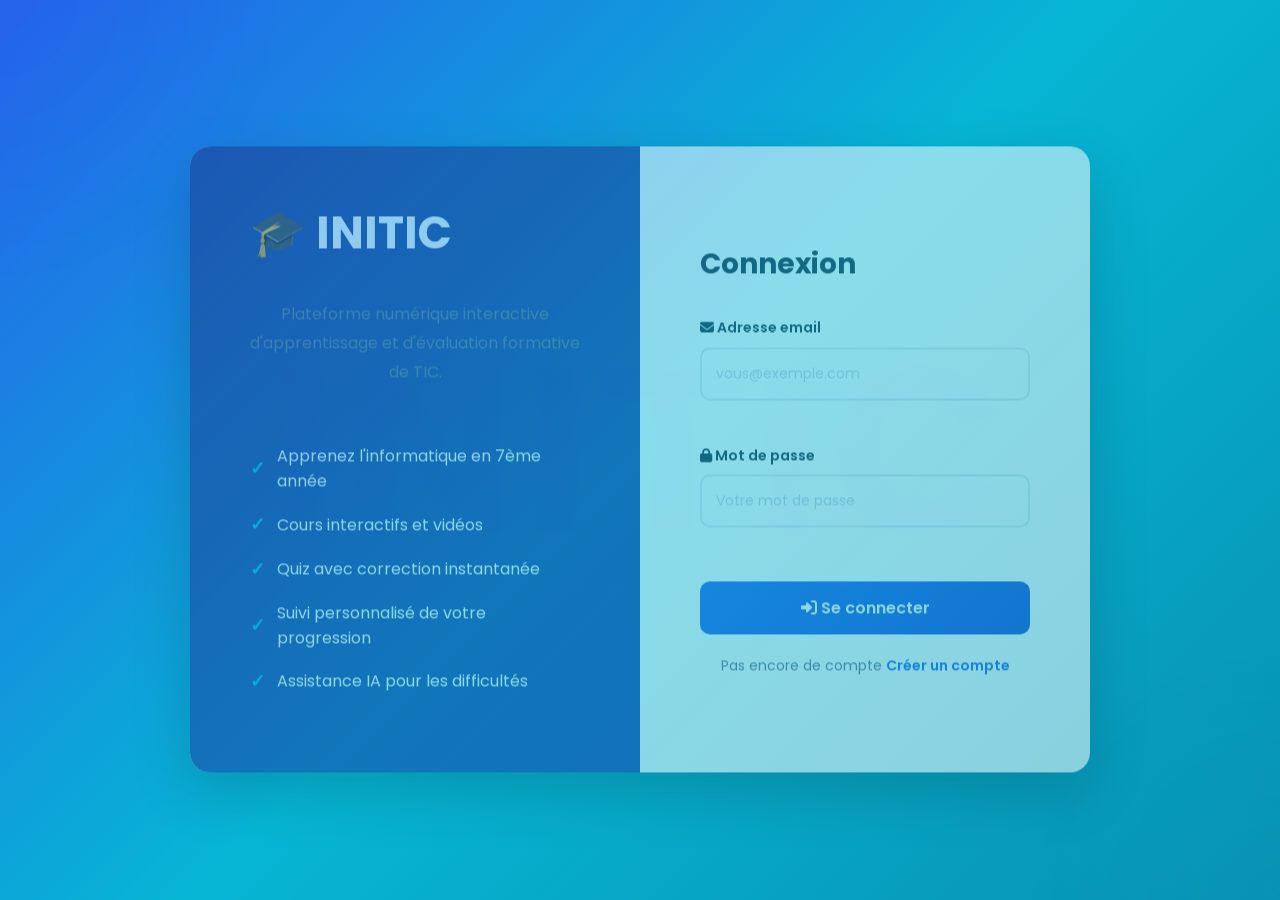
==== commit c51a86d2: "INITIC ISP" ====
--- a/Application/Assistant.html
+++ b/Application/Assistant.html
@@ -113,7 +113,7 @@
     <!-- PROFIL UTILISATEUR -->
     <div class="user-profile" style="display: flex; align-items: center; gap: 1rem; flex-shrink: 0;">
       <span class="user-icon" style="color: #334155; font-weight: 500;">👨‍🎓 Élève</span>
-      <button onclick="logout()" style="background: #ef4444; color: white; border: none; padding: 0.5rem 1rem; border-radius: 6px; cursor: pointer; font-weight: 600;">Déconnexion</button>
+      <button class="logout-button" onclick="logout()">Déconnexion</button>
     </div>
   </div>
 
@@ -124,7 +124,7 @@
     <a href="Quiz.html">Quiz</a>
     <a href="Resultats.html">Résultats</a>
     <a href="Assistant.html">Assistant</a>
-    <button onclick="logout()" style="background: #ef4444; color: white; border: none; padding: 0.75rem; border-radius: 6px; cursor: pointer; font-weight: 600; width: 100%;">Déconnexion</button>
+    <button class="logout-button" onclick="logout()">Déconnexion</button>
   </nav>
 
 </header>
--- a/Application/CSS/responsive.css
+++ b/Application/CSS/responsive.css
@@ -31,10 +31,41 @@
 }
 
 body {
+  position: relative;
+  min-height: 100vh;
   font-family: 'Poppins', sans-serif;
   color: var(--dark);
-  background: var(--light);
+  background: linear-gradient(180deg, #f8fbff 0%, #eef4ff 100%);
   line-height: 1.6;
+}
+
+body::before {
+  content: 'INITIC';
+  position: fixed;
+  inset: 0;
+  z-index: -2;
+  display: flex;
+  align-items: center;
+  justify-content: center;
+  font-family: 'Poppins', sans-serif;
+  font-weight: 900;
+  font-size: clamp(140px, 18vw, 260px);
+  color: rgba(37, 99, 235, 0.08);
+  text-transform: uppercase;
+  letter-spacing: 0.8rem;
+  filter: blur(3px);
+  opacity: 0.5;
+  pointer-events: none;
+}
+
+body::after {
+  content: '';
+  position: fixed;
+  inset: 0;
+  z-index: -3;
+  background: radial-gradient(circle at top left, rgba(37, 99, 235, 0.08), transparent 18%),
+              radial-gradient(circle at bottom right, rgba(6, 182, 212, 0.07), transparent 16%);
+  pointer-events: none;
 }
 
 .header-responsive {
@@ -54,6 +85,40 @@
 .teacher-dashboard-link:hover {
   background: #eff6ff;
   color: var(--primary) !important;
+}
+
+.logout-button {
+  display: inline-flex;
+  align-items: center;
+  justify-content: center;
+  vertical-align: middle;
+  background: var(--danger);
+  color: white;
+  border: none;
+  border-radius: 8px;
+  padding: 0.45rem 0.7rem;
+  line-height: 1;
+  font-size: clamp(12px, 2vw, 16px);
+  font-weight: 500;
+  cursor: pointer;
+  transition: background 0.3s ease, transform 0.3s ease;
+  box-sizing: border-box;
+}
+
+.header-responsive .user-profile {
+  display: flex;
+  align-items: center;
+  gap: 1rem;
+  margin: 0;
+}
+
+.logout-button:hover {
+  background: #dc2626;
+}
+
+.mobile-nav .logout-button {
+  width: 100%;
+  text-align: left;
 }
 
 .teacher-dashboard-link {
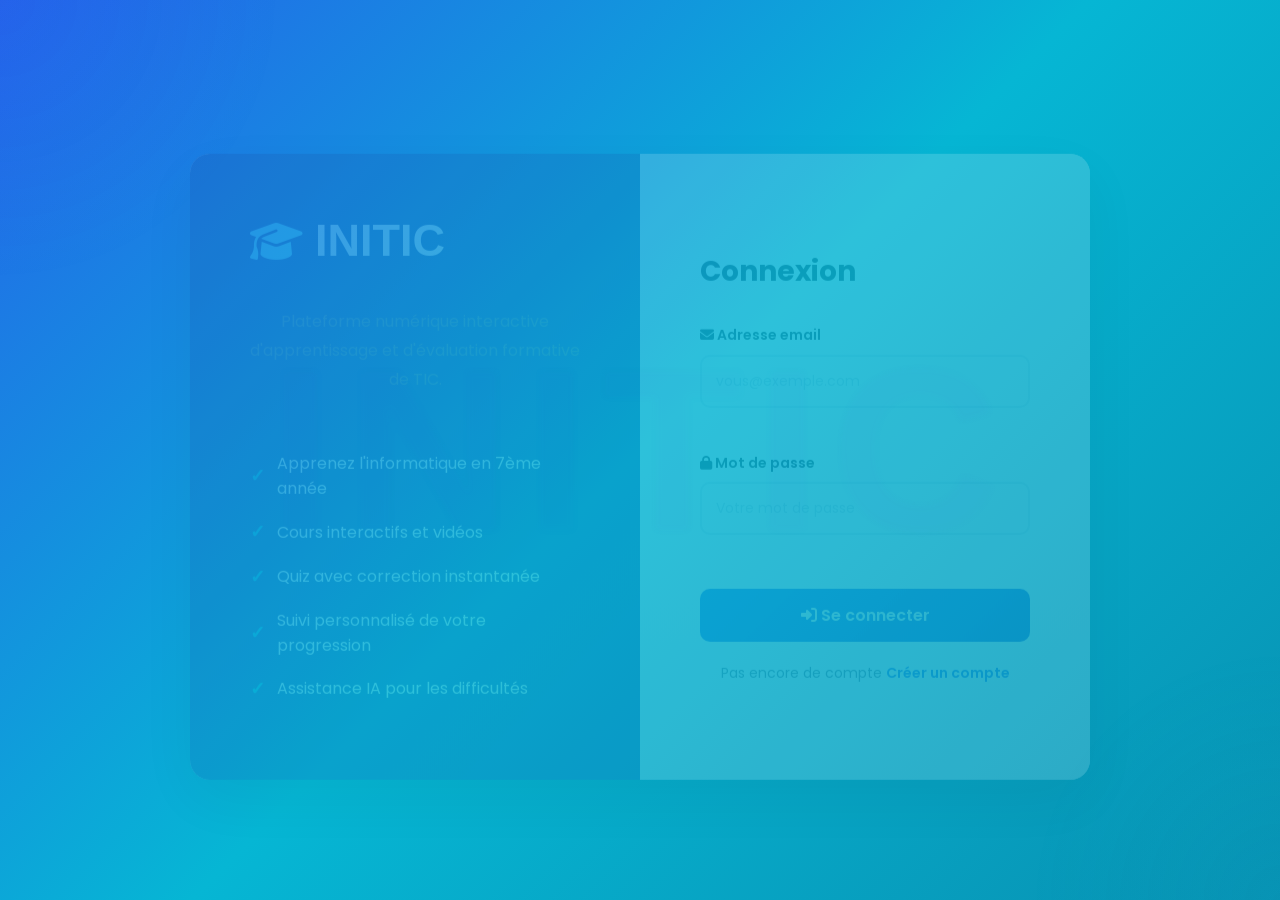
==== commit fd02467a: "Amélioration INITIC UI et quiz" ====
--- a/Application/Assistant.html
+++ b/Application/Assistant.html
@@ -160,16 +160,18 @@
 
 function toggleMobileMenu() {
   if (window.innerWidth <= 768) {
-    hamburger.style.display = 'block';
+    hamburger.style.display = 'inline-flex';
+    navMenu.style.display = 'none';
+    mobileNav.classList.remove('open');
   } else {
     hamburger.style.display = 'none';
     navMenu.style.display = 'flex';
-    mobileNav.style.display = 'none';
+    mobileNav.classList.remove('open');
   }
 }
 
 hamburger?.addEventListener('click', () => {
-  mobileNav.style.display = mobileNav.style.display === 'flex' ? 'none' : 'flex';
+  mobileNav.classList.toggle('open');
 });
 
 window.addEventListener('resize', toggleMobileMenu);
--- a/Application/CSS/responsive.css
+++ b/Application/CSS/responsive.css
@@ -35,7 +35,7 @@
   min-height: 100vh;
   font-family: 'Poppins', sans-serif;
   color: var(--dark);
-  background: linear-gradient(180deg, #f8fbff 0%, #eef4ff 100%);
+  background: linear-gradient(135deg, #f4f8ff 0%, #eef5ff 42%, #f8fbff 100%);
   line-height: 1.6;
 }
 
@@ -70,14 +70,17 @@
 
 .header-responsive {
   backdrop-filter: blur(10px);
+  border-bottom: 1px solid rgba(226, 232, 240, 0.8);
+  box-shadow: 0 10px 30px rgba(37, 99, 235, 0.08);
 }
 
 .nav-menu a,
 .mobile-nav a,
 .teacher-dashboard-link {
-  border-radius: 8px;
-  padding: 0.45rem 0.7rem;
+  border-radius: 999px;
+  padding: 0.5rem 0.85rem;
   line-height: 1;
+  font-weight: 600;
 }
 
 .nav-menu a:hover,
@@ -85,6 +88,7 @@
 .teacher-dashboard-link:hover {
   background: #eff6ff;
   color: var(--primary) !important;
+  transform: translateY(-1px);
 }
 
 .logout-button {
@@ -92,17 +96,19 @@
   align-items: center;
   justify-content: center;
   vertical-align: middle;
-  background: var(--danger);
-  color: white;
-  border: none;
-  border-radius: 8px;
-  padding: 0.45rem 0.7rem;
+  background: transparent;
+  color: #334155;
+  border: 1px solid transparent;
+  border-radius: 999px;
+  padding: 0.45rem 0.8rem;
   line-height: 1;
   font-size: clamp(12px, 2vw, 16px);
-  font-weight: 500;
+  font-weight: 600;
   cursor: pointer;
-  transition: background 0.3s ease, transform 0.3s ease;
+  transition: background 0.3s ease, color 0.3s ease, transform 0.3s ease;
   box-sizing: border-box;
+  text-decoration: none;
+  min-width: max-content;
 }
 
 .header-responsive .user-profile {
@@ -113,12 +119,17 @@
 }
 
 .logout-button:hover {
-  background: #dc2626;
+  background: #eff6ff;
+  color: var(--primary);
+  transform: translateY(-1px);
 }
 
 .mobile-nav .logout-button {
   width: 100%;
   text-align: left;
+  justify-content: flex-start;
+  background: #f8fbff;
+  border: 1px solid #dbeafe;
 }
 
 .teacher-dashboard-link {
@@ -142,6 +153,7 @@
 #resultContainer > div,
 #chatBox {
   border: 1px solid rgba(226, 232, 240, 0.85);
+  box-shadow: 0 14px 35px rgba(15, 23, 42, 0.06);
 }
 
 .course-card,
@@ -251,7 +263,7 @@
 .btn-secondary,
 button {
   border: none;
-  border-radius: var(--radius);
+  border-radius: 999px;
   cursor: pointer;
   font-weight: 600;
   transition: all 0.3s ease;
@@ -482,3 +494,168 @@
   }
 
 }
+
+/* Mobile navigation improvements */
+.header,
+.header-responsive {
+  display: flex;
+  justify-content: space-between;
+  align-items: center;
+  gap: 1rem;
+  flex-wrap: wrap;
+}
+
+.logo {
+  display: flex;
+  align-items: center;
+  gap: 0.5rem;
+}
+
+.hamburger {
+  display: none;
+  align-items: center;
+  justify-content: center;
+  width: 44px;
+  height: 44px;
+  border-radius: 999px;
+  border: 1px solid #dbeafe;
+  background: #f8fbff;
+  color: #2563eb;
+  cursor: pointer;
+}
+
+.nav-menu {
+  display: flex !important;
+  align-items: center;
+}
+
+.nav-menu ul,
+.mobile-nav {
+  display: flex;
+  align-items: center;
+  gap: 0.75rem;
+  list-style: none;
+}
+
+.mobile-nav {
+  display: none !important;
+  width: 100%;
+  flex-direction: column;
+  align-items: stretch;
+  gap: 0.8rem;
+  padding-top: 0.9rem;
+  margin-top: 0.5rem;
+  border-top: 1px solid #e2e8f0;
+}
+
+.mobile-nav a,
+.mobile-nav button {
+  display: block;
+  width: 100%;
+  padding: 0.7rem 0.8rem;
+  border-radius: 10px;
+  background: #f8fbff;
+  color: #0f172a;
+  text-decoration: none;
+  font-weight: 600;
+}
+
+.mobile-nav a:hover,
+.mobile-nav button:hover {
+  background: #e8f1ff;
+  color: #2563eb;
+}
+
+@media (max-width: 768px) {
+  .header,
+  .header-responsive {
+    padding: 0.8rem 4%;
+    align-items: center;
+  }
+
+  .hamburger {
+    display: inline-flex !important;
+  }
+
+  .nav-menu {
+    display: none !important;
+  }
+
+  .mobile-nav.open {
+    display: flex !important;
+  }
+
+  .user-profile {
+    width: 100%;
+    justify-content: center;
+    order: 3;
+    margin-top: 0.4rem;
+  }
+
+  .hero,
+  .features,
+  .skills,
+  .courses-container,
+  .assistant-container,
+  .results-container,
+  .dashboard-container {
+    padding-left: 4%;
+    padding-right: 4%;
+  }
+
+  .hero {
+    flex-direction: column;
+    gap: 1.5rem;
+  }
+
+  .hero-left,
+  .hero-right {
+    width: 100%;
+  }
+
+  .hero-left h1 {
+    font-size: clamp(28px, 7vw, 38px);
+  }
+
+  .hero-buttons {
+    flex-direction: column;
+  }
+
+  .hero-buttons a,
+  .hero-buttons button {
+    width: 100%;
+    text-align: center;
+  }
+
+  .courses-grid,
+  .feature-grid {
+    grid-template-columns: 1fr;
+  }
+}
+
+@media (max-width: 480px) {
+  .header,
+  .header-responsive {
+    padding: 0.7rem 3%;
+  }
+
+  .logo {
+    font-size: 18px;
+  }
+
+  .hero-left h1 {
+    font-size: clamp(24px, 8vw, 32px);
+  }
+
+  .hero-left p,
+  .feature-card p,
+  .card-preview p {
+    font-size: 14px;
+  }
+
+  .mobile-nav a,
+  .mobile-nav button {
+    padding: 0.7rem 0.75rem;
+    font-size: 14px;
+  }
+}
